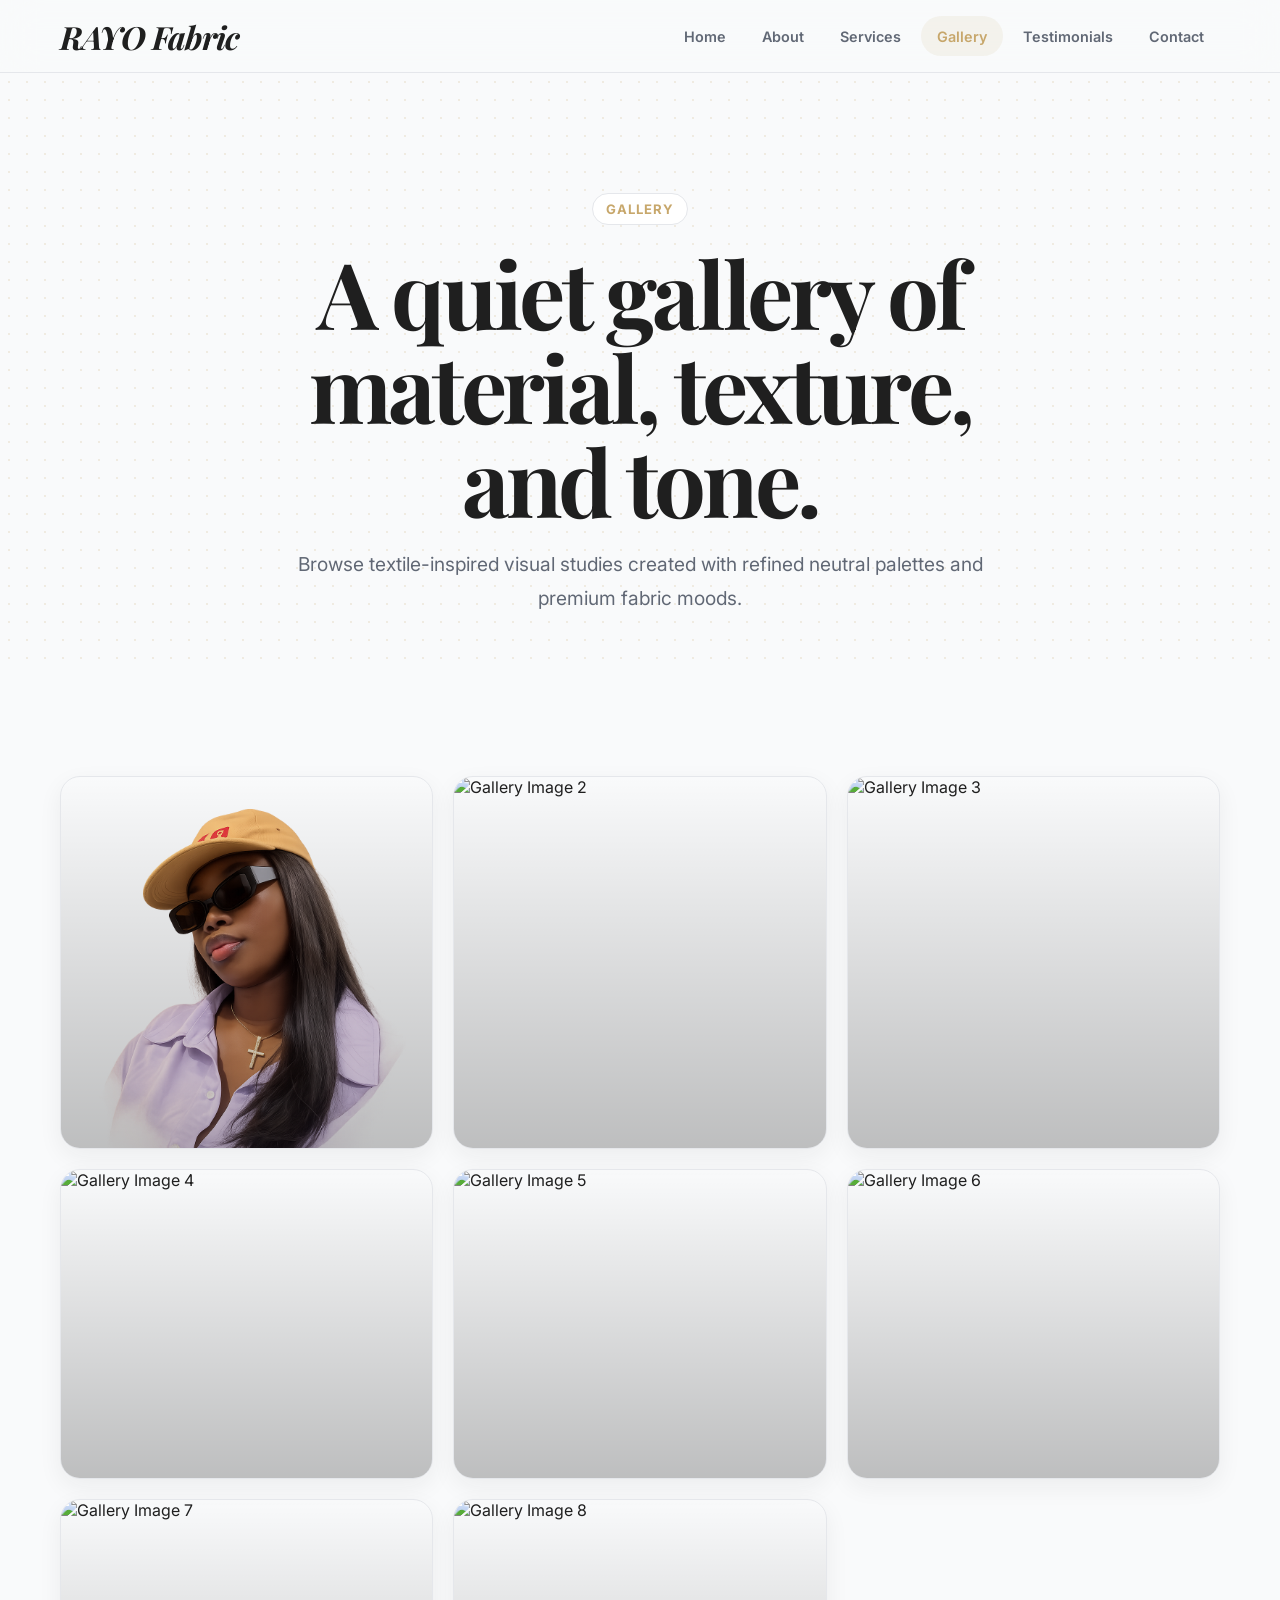
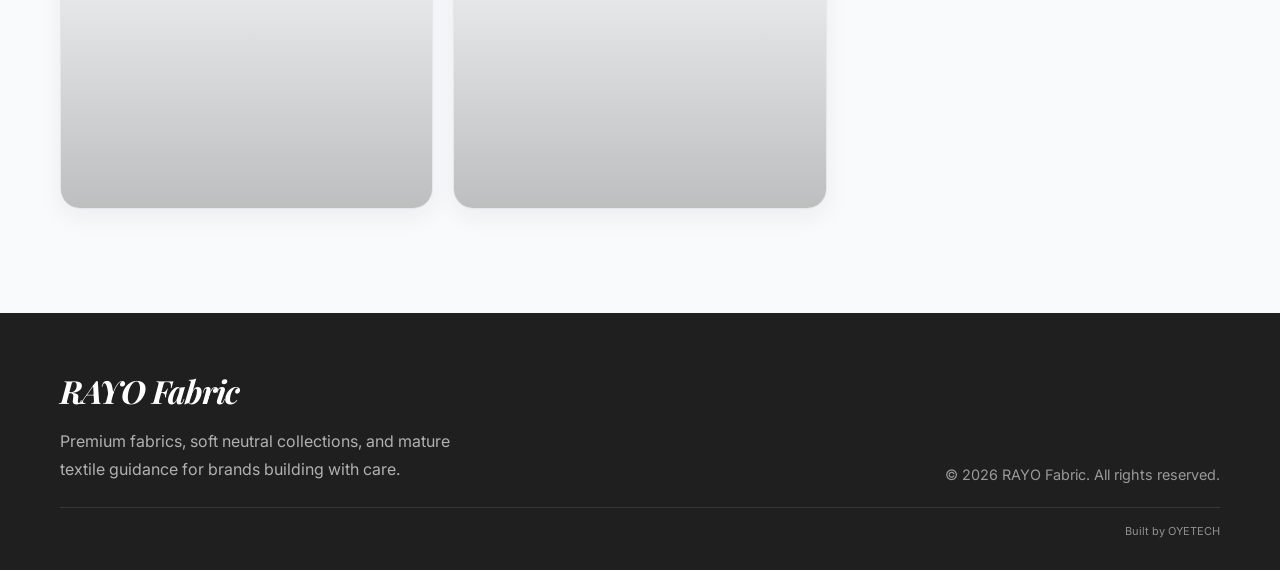
==== fabric by rayo/gallery.html @ 18a73f2c "Add files via upload" ====
<!DOCTYPE html>
<html lang="en">
<head>
  <meta charset="UTF-8" />
  <meta name="viewport" content="width=device-width, initial-scale=1.0, viewport-fit=cover" />
  <meta name="description" content="View the RAYO Fabric gallery featuring elegant fabric textures, premium textile moods, tailoring materials, and refined collections." />
  <title>Gallery | RAYO Fabric</title>
  <link rel="preconnect" href="https://fonts.googleapis.com" />
  <link rel="preconnect" href="https://fonts.gstatic.com" crossorigin />
  <link href="https://fonts.googleapis.com/css2?family=Inter:wght@400;500;600;700&family=Playfair+Display:ital,wght@0,500;0,600;0,700;1,600;1,700&display=swap" rel="stylesheet" />
  <script src="https://cdn.tailwindcss.com"></script>
  <link rel="stylesheet" href="./assets/css/gallery.css" />
</head>
<body class="gallery-page">
  <header class="gallery-header nav-blur">
    <div class="container-x gallery-nav">
      <a href="index.html" class="brand-italic gallery-brand">RAYO Fabric</a>
      <nav class="gallery-links" aria-label="Primary navigation">
        <a href="index.html">Home</a>
        <a href="about.html">About</a>
        <a href="services.html">Services</a>
        <a href="gallery.html" aria-current="page">Gallery</a>
        <a href="testimonials.html">Testimonials</a>
        <a href="contact.html">Contact</a>
      </nav>
    </div>
  </header>

  <main>
    <section class="gallery-intro pattern">
      <div class="container-x gallery-intro-content">
        <span class="eyebrow">Gallery</span>
        <h1 class="font-display">A quiet gallery of material, texture, and tone.</h1>
        <p>Browse textile-inspired visual studies created with refined neutral palettes and premium fabric moods.</p>
      </div>
    </section>

    <section class="section bg-white" aria-label="RAYO Fabric gallery images">
      <div class="container-x">
        <div class="gallery-grid">
          <article class="gallery-tile"><img src="assets/images/gallery1.png" alt="Gallery Image 1"></article>
          <article class="gallery-tile"><img src="assets/images/gallery2.jpg" alt="Gallery Image 2"></article>
          <article class="gallery-tile"><img src="assets/images/gallery3.jpg" alt="Gallery Image 3"></article>
          <article class="gallery-tile"><img src="assets/images/gallery4.jpg" alt="Gallery Image 4"></article>
          <article class="gallery-tile"><img src="assets/images/gallery5.jpg" alt="Gallery Image 5"></article>
          <article class="gallery-tile"><img src="assets/images/gallery6.jpg" alt="Gallery Image 6"></article>
          <article class="gallery-tile"><img src="assets/images/gallery7.jpg" alt="Gallery Image 7"></article>
          <article class="gallery-tile"><img src="assets/images/gallery8.jpg" alt="Gallery Image 8"></article>
        </div>
      </div>
    </section>
  </main>

  <footer class="gallery-footer">
    <div class="container-x gallery-footer-content">
      <div>
        <div class="brand-italic gallery-footer-brand">RAYO Fabric</div>
        <p>Premium fabrics, soft neutral collections, and mature textile guidance for brands building with care.</p>
      </div>
      <span>© 2026 RAYO Fabric. All rights reserved.</span>
    </div>
    <div class="container-x gallery-credit">Built by OYETECH</div>
  </footer>

  <script type="module" src="./assets/js/gallery.js"></script>
</body>
</html>
---- fabric by rayo/assets/css/gallery.css ----
@import url('./index.css');

.gallery-page {
  overflow-x: hidden;
}

.gallery-header {
  position: sticky;
  top: 0;
  z-index: 50;
  padding-top: env(safe-area-inset-top);
}

.gallery-nav {
  min-height: 72px;
  display: flex;
  align-items: center;
  justify-content: space-between;
  gap: 1.5rem;
}

.gallery-brand {
  font-size: clamp(1.55rem, 3vw, 2rem);
  font-weight: 700;
  white-space: nowrap;
}

.gallery-links {
  display: flex;
  align-items: center;
  gap: .25rem;
  overflow-x: auto;
  scrollbar-width: none;
}

.gallery-links::-webkit-scrollbar {
  display: none;
}

.gallery-links a {
  flex: 0 0 auto;
  padding: .72rem 1rem;
  border-radius: 999px;
  color: hsl(var(--secondary));
  font-size: .9rem;
  font-weight: 600;
  transition: var(--transition-fast);
}

.gallery-links a:hover,
.gallery-links a[aria-current='page'] {
  color: hsl(var(--primary));
  background: hsl(var(--primary) / .10);
}

.gallery-intro {
  padding: 7.5rem 0 3.5rem;
}

.gallery-intro-content {
  max-width: 820px;
  text-align: center;
}

.gallery-intro h1 {
  margin: 1.25rem 0 0;
  font-size: clamp(3rem, 8vw, 5.75rem);
  line-height: 1.02;
  letter-spacing: -.04em;
}

.gallery-intro p {
  max-width: 720px;
  margin: 1.25rem auto 0;
  color: hsl(var(--secondary));
  font-size: clamp(1rem, 2vw, 1.2rem);
  line-height: 1.8;
}

.gallery-grid {
  display: grid;
  grid-template-columns: repeat(3, minmax(0, 1fr));
  gap: 1.25rem;
}

.gallery-page .gallery-tile {
  min-height: 310px;
}

.gallery-page .gallery-tile img {
  width: 100%;
  height: 100%;
  display: block;
  object-fit: cover;
  object-position: center;
  transition: transform var(--transition-smooth);
}

.gallery-page .gallery-tile:hover img {
  transform: scale(1.055);
}

.gallery-footer {
  padding: 3.5rem 0 2rem;
  background: hsl(var(--foreground));
  color: #fff;
}

.gallery-footer-content {
  display: flex;
  align-items: flex-end;
  justify-content: space-between;
  gap: 2rem;
  padding-bottom: 1.5rem;
  border-bottom: 1px solid rgb(255 255 255 / 10%);
}

.gallery-footer-brand {
  font-size: 2rem;
  font-weight: 700;
}

.gallery-footer p {
  max-width: 430px;
  margin: 1rem 0 0;
  color: rgb(255 255 255 / 65%);
  line-height: 1.7;
}

.gallery-footer span {
  color: rgb(255 255 255 / 55%);
  font-size: .9rem;
  white-space: nowrap;
}

.gallery-credit {
  margin-top: 1rem;
  text-align: right;
  color: rgb(255 255 255 / 50%);
  font-size: 11px;
  transition: var(--transition-fast);
}

.gallery-credit:hover {
  color: rgb(255 255 255 / 70%);
}

@media (max-width: 900px) {
  .gallery-nav {
    align-items: flex-start;
    flex-direction: column;
    justify-content: center;
    padding: .85rem 0;
  }

  .gallery-links {
    width: 100%;
  }

  .gallery-grid {
    grid-template-columns: repeat(2, minmax(0, 1fr));
  }
}

@media (max-width: 767px) {
  body.gallery-page {
    padding-bottom: 0;
  }

  .gallery-intro {
    padding: 5.5rem 0 2.75rem;
  }

  .gallery-page .gallery-tile {
    min-height: 240px;
  }

  .gallery-footer-content {
    align-items: flex-start;
    flex-direction: column;
  }

  .gallery-footer span {
    white-space: normal;
  }

  .gallery-credit {
    text-align: center;
  }
}

@media (max-width: 560px) {
  .gallery-grid {
    grid-template-columns: 1fr;
  }
}
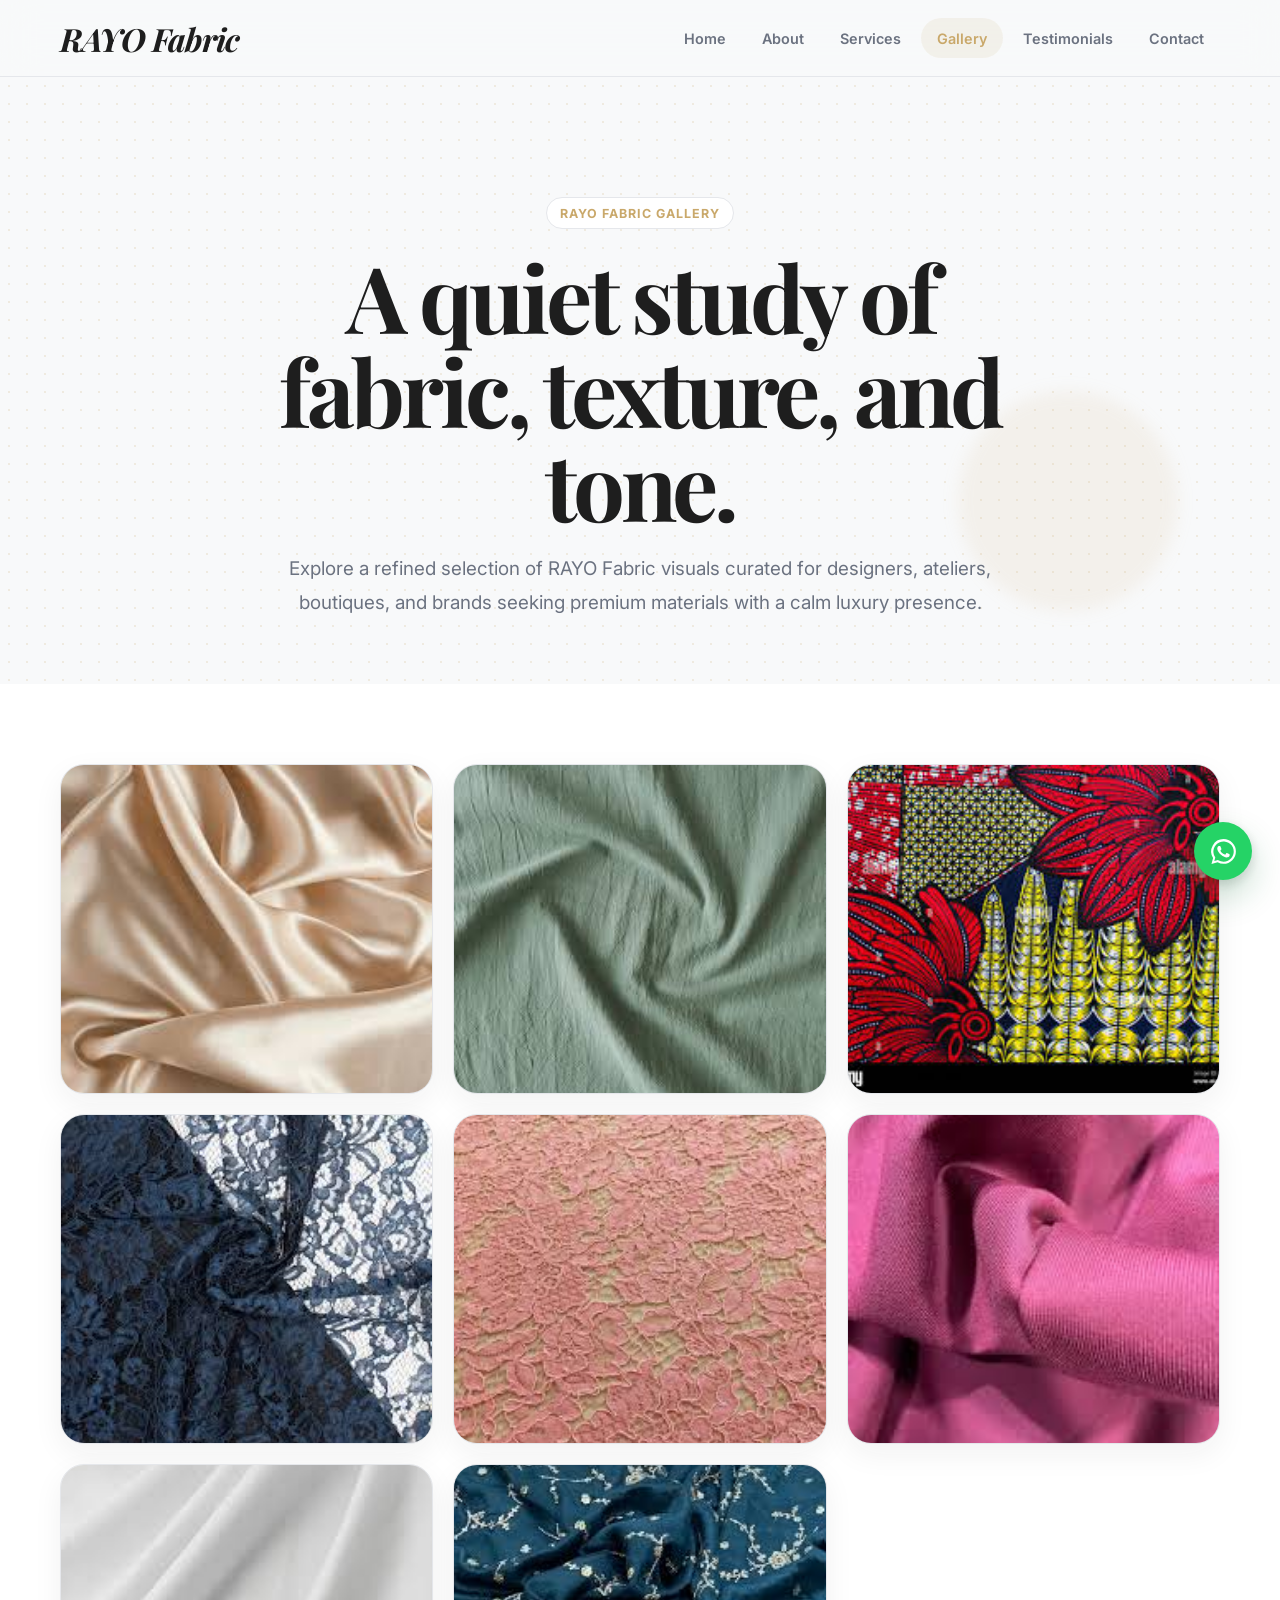
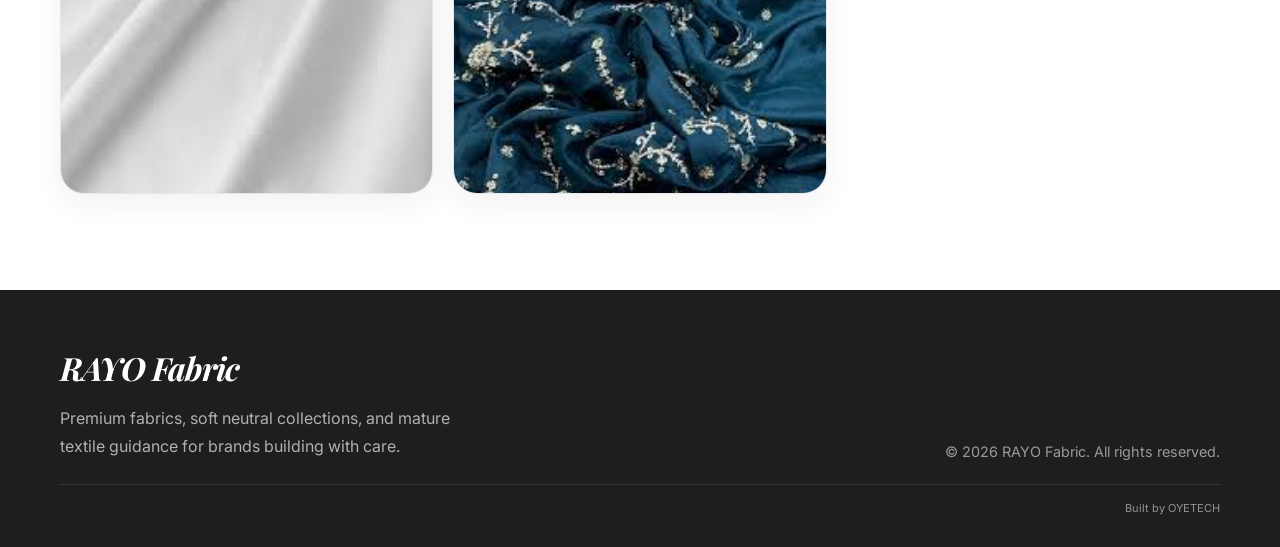
==== commit 64571c64: "Add files via upload" ====
--- a/fabric by rayo/gallery.html
+++ b/fabric by rayo/gallery.html
@@ -8,60 +8,96 @@
   <link rel="preconnect" href="https://fonts.googleapis.com" />
   <link rel="preconnect" href="https://fonts.gstatic.com" crossorigin />
   <link href="https://fonts.googleapis.com/css2?family=Inter:wght@400;500;600;700&family=Playfair+Display:ital,wght@0,500;0,600;0,700;1,600;1,700&display=swap" rel="stylesheet" />
-  <script src="https://cdn.tailwindcss.com"></script>
   <link rel="stylesheet" href="./assets/css/gallery.css" />
 </head>
-<body class="gallery-page">
-  <header class="gallery-header nav-blur">
-    <div class="container-x gallery-nav">
-      <a href="index.html" class="brand-italic gallery-brand">RAYO Fabric</a>
-      <nav class="gallery-links" aria-label="Primary navigation">
-        <a href="index.html">Home</a>
-        <a href="about.html">About</a>
-        <a href="services.html">Services</a>
-        <a href="gallery.html" aria-current="page">Gallery</a>
-        <a href="testimonials.html">Testimonials</a>
-        <a href="contact.html">Contact</a>
+<body>
+  <header class="site-header">
+    <div class="container nav-wrap">
+      <a href="./index.html" class="brand" aria-label="RAYO Fabric home">RAYO Fabric</a>
+      <button class="menu-toggle" type="button" aria-label="Open navigation" aria-expanded="false" aria-controls="primary-navigation">
+        <span></span>
+        <span></span>
+        <span></span>
+      </button>
+      <nav class="primary-nav" id="primary-navigation" aria-label="Primary navigation">
+        <a href="./index.html">Home</a>
+        <a href="./about.html">About</a>
+        <a href="./services.html">Services</a>
+        <a href="./gallery.html" aria-current="page">Gallery</a>
+        <a href="./testimonials.html">Testimonials</a>
+        <a href="./contact.html">Contact</a>
       </nav>
     </div>
   </header>
 
   <main>
-    <section class="gallery-intro pattern">
-      <div class="container-x gallery-intro-content">
-        <span class="eyebrow">Gallery</span>
-        <h1 class="font-display">A quiet gallery of material, texture, and tone.</h1>
-        <p>Browse textile-inspired visual studies created with refined neutral palettes and premium fabric moods.</p>
+    <section class="gallery-hero">
+      <div class="container gallery-hero-content reveal">
+        <span class="eyebrow">RAYO Fabric Gallery</span>
+        <h1>A quiet study of fabric, texture, and tone.</h1>
+        <p>Explore a refined selection of RAYO Fabric visuals curated for designers, ateliers, boutiques, and brands seeking premium materials with a calm luxury presence.</p>
       </div>
     </section>
 
-    <section class="section bg-white" aria-label="RAYO Fabric gallery images">
-      <div class="container-x">
+    <section class="gallery-section" aria-label="RAYO Fabric gallery images">
+      <div class="container">
         <div class="gallery-grid">
-          <article class="gallery-tile"><img src="assets/images/gallery1.png" alt="Gallery Image 1"></article>
-          <article class="gallery-tile"><img src="assets/images/gallery2.jpg" alt="Gallery Image 2"></article>
-          <article class="gallery-tile"><img src="assets/images/gallery3.jpg" alt="Gallery Image 3"></article>
-          <article class="gallery-tile"><img src="assets/images/gallery4.jpg" alt="Gallery Image 4"></article>
-          <article class="gallery-tile"><img src="assets/images/gallery5.jpg" alt="Gallery Image 5"></article>
-          <article class="gallery-tile"><img src="assets/images/gallery6.jpg" alt="Gallery Image 6"></article>
-          <article class="gallery-tile"><img src="assets/images/gallery7.jpg" alt="Gallery Image 7"></article>
-          <article class="gallery-tile"><img src="assets/images/gallery8.jpg" alt="Gallery Image 8"></article>
+
+          <article class="gallery-tile">
+            <img src="./assets/images/champagne.jfif" alt="Gallery Image 1">
+          </article>
+
+          <article class="gallery-tile">
+            <img src="./assets/images/gallery2.jfif" alt="Gallery Image 2">
+          </article>
+
+          <article class="gallery-tile">
+            <img src="./assets/images/ankara.jfif" alt="Gallery Image 3">
+          </article>
+
+          <article class="gallery-tile">
+            <img src="./assets/images/lace1.jfif" alt="Gallery Image 4">
+          </article>
+
+          <article class="gallery-tile">
+            <img src="./assets/images/lace2.jfif" alt="Gallery Image 5">
+          </article>
+
+          <article class="gallery-tile">
+            <img src="./assets/images/senator.jfif" alt="Gallery Image 6">
+          </article>
+
+          <article class="gallery-tile">
+            <img src="./assets/images/cotton.jfif" alt="Gallery Image 7">
+          </article>
+
+          <article class="gallery-tile">
+            <img src="./assets/images/last.jfif" alt="Gallery Image 8">
+          </article>
+
         </div>
       </div>
     </section>
   </main>
 
-  <footer class="gallery-footer">
-    <div class="container-x gallery-footer-content">
+  <a class="whatsapp-button" href="https://wa.me/2349046675460" target="_blank" rel="noopener noreferrer" aria-label="Chat with us on WhatsApp">
+    <span class="whatsapp-tooltip">Chat with us</span>
+    <svg viewBox="0 0 32 32" aria-hidden="true" focusable="false">
+      <path d="M16.02 3.2A12.7 12.7 0 0 0 5.25 22.63L3.6 28.8l6.33-1.61a12.66 12.66 0 0 0 6.08 1.55h.01A12.77 12.77 0 0 0 28.8 15.98 12.74 12.74 0 0 0 16.02 3.2Zm0 23.37h-.01a10.53 10.53 0 0 1-5.36-1.47l-.38-.22-3.75.95 1-3.66-.25-.38a10.5 10.5 0 1 1 8.75 4.78Zm5.76-7.87c-.32-.16-1.87-.92-2.16-1.03-.29-.11-.5-.16-.71.16-.21.31-.82 1.03-1 1.24-.18.21-.37.24-.69.08-.32-.16-1.34-.49-2.55-1.57-.94-.84-1.58-1.88-1.76-2.2-.18-.32-.02-.49.14-.65.14-.14.32-.37.47-.55.16-.18.21-.32.32-.53.11-.21.05-.4-.03-.55-.08-.16-.71-1.71-.97-2.34-.26-.61-.52-.53-.71-.54h-.61c-.21 0-.55.08-.84.4-.29.32-1.11 1.08-1.11 2.63s1.13 3.05 1.29 3.26c.16.21 2.22 3.39 5.38 4.75.75.32 1.34.52 1.8.66.76.24 1.45.21 1.99.13.61-.09 1.87-.76 2.13-1.5.26-.74.26-1.37.18-1.5-.08-.13-.29-.21-.61-.37Z" />
+    </svg>
+  </a>
+
+  <footer class="site-footer">
+    <div class="container footer-main">
       <div>
-        <div class="brand-italic gallery-footer-brand">RAYO Fabric</div>
+        <a href="./index.html" class="brand footer-brand">RAYO Fabric</a>
         <p>Premium fabrics, soft neutral collections, and mature textile guidance for brands building with care.</p>
       </div>
       <span>© 2026 RAYO Fabric. All rights reserved.</span>
     </div>
-    <div class="container-x gallery-credit">Built by OYETECH</div>
+    <div class="container footer-credit">Built by OYETECH</div>
   </footer>
 
-  <script type="module" src="./assets/js/gallery.js"></script>
+  <script src="./assets/js/gallery.js"></script>
 </body>
 </html>
--- a/fabric by rayo/assets/css/gallery.css
+++ b/fabric by rayo/assets/css/gallery.css
@@ -1,80 +1,176 @@
-@import url('./index.css');
-
-.gallery-page {
-  overflow-x: hidden;
-}
-
-.gallery-header {
+:root {
+  --background: #F8F9FA;
+  --white: #FFFFFF;
+  --text: #1E1E1E;
+  --secondary: #6B7280;
+  --border: #E5E7EB;
+  --accent: #C9A86A;
+  --shadow-sm: 0 10px 30px rgba(30, 30, 30, .06);
+  --shadow-md: 0 22px 56px rgba(30, 30, 30, .10);
+  --radius: 24px;
+  --transition: 260ms ease;
+}
+
+* {
+  box-sizing: border-box;
+}
+
+html {
+  scroll-behavior: smooth;
+}
+
+body {
+  margin: 0;
+  background: var(--background);
+  color: var(--text);
+  font-family: Inter, system-ui, -apple-system, BlinkMacSystemFont, "Segoe UI", sans-serif;
+  -webkit-font-smoothing: antialiased;
+}
+
+img {
+  max-width: 100%;
+}
+
+a {
+  color: inherit;
+  text-decoration: none;
+}
+
+.container {
+  width: min(1160px, calc(100% - 32px));
+  margin-inline: auto;
+}
+
+.brand,
+h1 {
+  font-family: "Playfair Display", Georgia, serif;
+}
+
+.brand {
+  font-size: clamp(1.55rem, 3vw, 2rem);
+  font-weight: 700;
+  font-style: italic;
+  letter-spacing: -.03em;
+}
+
+.site-header {
   position: sticky;
   top: 0;
   z-index: 50;
-  padding-top: env(safe-area-inset-top);
-}
-
-.gallery-nav {
-  min-height: 72px;
+  border-bottom: 1px solid var(--border);
+  background: rgba(248, 249, 250, .84);
+  backdrop-filter: blur(18px);
+}
+
+.nav-wrap {
+  min-height: 76px;
   display: flex;
   align-items: center;
   justify-content: space-between;
   gap: 1.5rem;
 }
 
-.gallery-brand {
-  font-size: clamp(1.55rem, 3vw, 2rem);
-  font-weight: 700;
-  white-space: nowrap;
-}
-
-.gallery-links {
+.primary-nav {
   display: flex;
   align-items: center;
   gap: .25rem;
-  overflow-x: auto;
-  scrollbar-width: none;
-}
-
-.gallery-links::-webkit-scrollbar {
-  display: none;
-}
-
-.gallery-links a {
-  flex: 0 0 auto;
+}
+
+.primary-nav a {
   padding: .72rem 1rem;
   border-radius: 999px;
-  color: hsl(var(--secondary));
+  color: var(--secondary);
   font-size: .9rem;
   font-weight: 600;
-  transition: var(--transition-fast);
-}
-
-.gallery-links a:hover,
-.gallery-links a[aria-current='page'] {
-  color: hsl(var(--primary));
-  background: hsl(var(--primary) / .10);
-}
-
-.gallery-intro {
-  padding: 7.5rem 0 3.5rem;
-}
-
-.gallery-intro-content {
-  max-width: 820px;
+  transition: color var(--transition), background var(--transition);
+}
+
+.primary-nav a:hover,
+.primary-nav a[aria-current="page"] {
+  color: var(--accent);
+  background: rgba(201, 168, 106, .11);
+}
+
+.menu-toggle {
+  display: none;
+  width: 44px;
+  height: 44px;
+  border: 1px solid var(--border);
+  border-radius: 999px;
+  background: var(--white);
+  cursor: pointer;
+  align-items: center;
+  justify-content: center;
+  flex-direction: column;
+  gap: 4px;
+}
+
+.menu-toggle span {
+  width: 18px;
+  height: 2px;
+  border-radius: 999px;
+  background: var(--text);
+}
+
+.gallery-hero {
+  position: relative;
+  overflow: hidden;
+  padding: 7.5rem 0 4rem;
+  background-image: radial-gradient(rgba(201, 168, 106, .18) 1px, transparent 1px);
+  background-size: 18px 18px;
+}
+
+.gallery-hero::after {
+  content: "";
+  position: absolute;
+  inset: auto 8% 12% auto;
+  width: 220px;
+  height: 220px;
+  border-radius: 999px;
+  background: rgba(201, 168, 106, .10);
+  filter: blur(8px);
+  pointer-events: none;
+}
+
+.gallery-hero-content {
+  position: relative;
+  z-index: 1;
+  max-width: 840px;
   text-align: center;
 }
 
-.gallery-intro h1 {
+.eyebrow {
+  display: inline-flex;
+  align-items: center;
+  border: 1px solid var(--border);
+  border-radius: 999px;
+  background: var(--white);
+  padding: .48rem .82rem;
+  color: var(--accent);
+  font-size: .78rem;
+  font-weight: 700;
+  letter-spacing: .08em;
+  text-transform: uppercase;
+}
+
+h1 {
   margin: 1.25rem 0 0;
   font-size: clamp(3rem, 8vw, 5.75rem);
   line-height: 1.02;
-  letter-spacing: -.04em;
-}
-
-.gallery-intro p {
-  max-width: 720px;
-  margin: 1.25rem auto 0;
-  color: hsl(var(--secondary));
-  font-size: clamp(1rem, 2vw, 1.2rem);
+  letter-spacing: -.045em;
+}
+
+.gallery-hero p {
+  max-width: 740px;
+  margin: 1.35rem auto 0;
+  color: var(--secondary);
+  font-size: clamp(1rem, 2vw, 1.18rem);
   line-height: 1.8;
+}
+
+.gallery-section {
+  padding: 5rem 0 6rem;
+  background: var(--white);
 }
 
 .gallery-grid {
@@ -83,109 +179,223 @@
   gap: 1.25rem;
 }
 
-.gallery-page .gallery-tile {
-  min-height: 310px;
-}
-
-.gallery-page .gallery-tile img {
+.gallery-tile {
+  height: 330px;
+  overflow: hidden;
+  border: 1px solid var(--border);
+  border-radius: var(--radius);
+  background: #F3F4F6;
+  box-shadow: var(--shadow-sm);
+  transition: transform var(--transition), box-shadow var(--transition), border-color var(--transition);
+}
+
+.gallery-tile:hover {
+  transform: translateY(-5px);
+  border-color: rgba(201, 168, 106, .48);
+  box-shadow: var(--shadow-md);
+}
+
+.gallery-tile img {
+  display: block;
   width: 100%;
   height: 100%;
-  display: block;
   object-fit: cover;
   object-position: center;
-  transition: transform var(--transition-smooth);
-}
-
-.gallery-page .gallery-tile:hover img {
+  transition: transform 520ms cubic-bezier(.2, .8, .2, 1);
+}
+
+.gallery-tile:hover img {
   transform: scale(1.055);
 }
 
-.gallery-footer {
+.whatsapp-button {
+  position: fixed;
+  right: clamp(16px, 3vw, 28px);
+  bottom: calc(20px + env(safe-area-inset-bottom));
+  z-index: 60;
+  width: 58px;
+  height: 58px;
+  display: inline-flex;
+  align-items: center;
+  justify-content: center;
+  border-radius: 999px;
+  background: #25D366;
+  color: #fff;
+  box-shadow: 0 16px 34px rgba(18, 112, 55, .24), 0 4px 12px rgba(30, 30, 30, .14);
+  transition: transform var(--transition), box-shadow var(--transition), background var(--transition);
+}
+
+.whatsapp-button:hover,
+.whatsapp-button:focus-visible {
+  transform: scale(1.07);
+  background: #20bd5a;
+  box-shadow: 0 20px 42px rgba(18, 112, 55, .30), 0 6px 16px rgba(30, 30, 30, .16);
+  outline: none;
+}
+
+.whatsapp-button svg {
+  width: 31px;
+  height: 31px;
+  fill: currentColor;
+}
+
+.whatsapp-tooltip {
+  position: absolute;
+  right: 70px;
+  top: 50%;
+  transform: translateY(-50%) translateX(8px);
+  white-space: nowrap;
+  border: 1px solid var(--border);
+  border-radius: 999px;
+  background: var(--white);
+  color: var(--text);
+  padding: .55rem .75rem;
+  font-size: .82rem;
+  font-weight: 700;
+  box-shadow: var(--shadow-sm);
+  opacity: 0;
+  pointer-events: none;
+  transition: opacity var(--transition), transform var(--transition);
+}
+
+.whatsapp-button:hover .whatsapp-tooltip,
+.whatsapp-button:focus-visible .whatsapp-tooltip {
+  opacity: 1;
+  transform: translateY(-50%) translateX(0);
+}
+
+.site-footer {
   padding: 3.5rem 0 2rem;
-  background: hsl(var(--foreground));
+  background: var(--text);
   color: #fff;
 }
 
-.gallery-footer-content {
+.footer-main {
   display: flex;
   align-items: flex-end;
   justify-content: space-between;
   gap: 2rem;
   padding-bottom: 1.5rem;
-  border-bottom: 1px solid rgb(255 255 255 / 10%);
-}
-
-.gallery-footer-brand {
+  border-bottom: 1px solid rgba(255, 255, 255, .10);
+}
+
+.footer-brand {
+  display: inline-block;
   font-size: 2rem;
-  font-weight: 700;
-}
-
-.gallery-footer p {
+}
+
+.site-footer p {
   max-width: 430px;
   margin: 1rem 0 0;
-  color: rgb(255 255 255 / 65%);
+  color: rgba(255, 255, 255, .65);
   line-height: 1.7;
 }
 
-.gallery-footer span {
-  color: rgb(255 255 255 / 55%);
+.footer-main span {
+  color: rgba(255, 255, 255, .55);
   font-size: .9rem;
   white-space: nowrap;
 }
 
-.gallery-credit {
+.footer-credit {
   margin-top: 1rem;
   text-align: right;
-  color: rgb(255 255 255 / 50%);
+  color: rgba(255, 255, 255, .52);
   font-size: 11px;
-  transition: var(--transition-fast);
-}
-
-.gallery-credit:hover {
-  color: rgb(255 255 255 / 70%);
+  transition: color var(--transition);
+}
+
+.footer-credit:hover {
+  color: rgba(255, 255, 255, .75);
+}
+
+.reveal {
+  opacity: 0;
+  transform: translateY(22px);
+  transition: opacity 760ms cubic-bezier(.2, .8, .2, 1), transform 760ms cubic-bezier(.2, .8, .2, 1);
+}
+
+.reveal.in-view {
+  opacity: 1;
+  transform: none;
 }
 
 @media (max-width: 900px) {
-  .gallery-nav {
+  .gallery-grid {
+    grid-template-columns: repeat(2, minmax(0, 1fr));
+  }
+
+  .gallery-tile {
+    height: 300px;
+  }
+}
+
+@media (max-width: 760px) {
+  .nav-wrap {
+    min-height: 68px;
+  }
+
+  .menu-toggle {
+    display: inline-flex;
+  }
+
+  .primary-nav {
+    position: absolute;
+    left: 16px;
+    right: 16px;
+    top: calc(100% + 8px);
+    display: grid;
+    gap: .25rem;
+    padding: .7rem;
+    border: 1px solid var(--border);
+    border-radius: 22px;
+    background: rgba(255, 255, 255, .98);
+    box-shadow: var(--shadow-md);
+    opacity: 0;
+    transform: translateY(-8px);
+    pointer-events: none;
+    transition: opacity var(--transition), transform var(--transition);
+  }
+
+  .primary-nav.is-open {
+    opacity: 1;
+    transform: translateY(0);
+    pointer-events: auto;
+  }
+
+  .primary-nav a {
+    padding: .9rem 1rem;
+  }
+
+  .gallery-hero {
+    padding: 5.25rem 0 3rem;
+  }
+
+  .gallery-section {
+    padding: 3.5rem 0 4.5rem;
+  }
+
+  .footer-main {
     align-items: flex-start;
     flex-direction: column;
-    justify-content: center;
-    padding: .85rem 0;
-  }
-
-  .gallery-links {
-    width: 100%;
-  }
-
-  .gallery-grid {
-    grid-template-columns: repeat(2, minmax(0, 1fr));
-  }
-}
-
-@media (max-width: 767px) {
-  body.gallery-page {
-    padding-bottom: 0;
-  }
-
-  .gallery-intro {
-    padding: 5.5rem 0 2.75rem;
-  }
-
-  .gallery-page .gallery-tile {
-    min-height: 240px;
-  }
-
-  .gallery-footer-content {
-    align-items: flex-start;
-    flex-direction: column;
-  }
-
-  .gallery-footer span {
+  }
+
+  .footer-main span {
     white-space: normal;
   }
 
-  .gallery-credit {
+  .footer-credit {
     text-align: center;
+  }
+
+  .whatsapp-button {
+    width: 54px;
+    height: 54px;
+    right: 16px;
+  }
+
+  .whatsapp-tooltip {
+    display: none;
   }
 }
 
@@ -193,4 +403,9 @@
   .gallery-grid {
     grid-template-columns: 1fr;
   }
-}
+
+  .gallery-tile {
+    height: 285px;
+    border-radius: 20px;
+  }
+}
